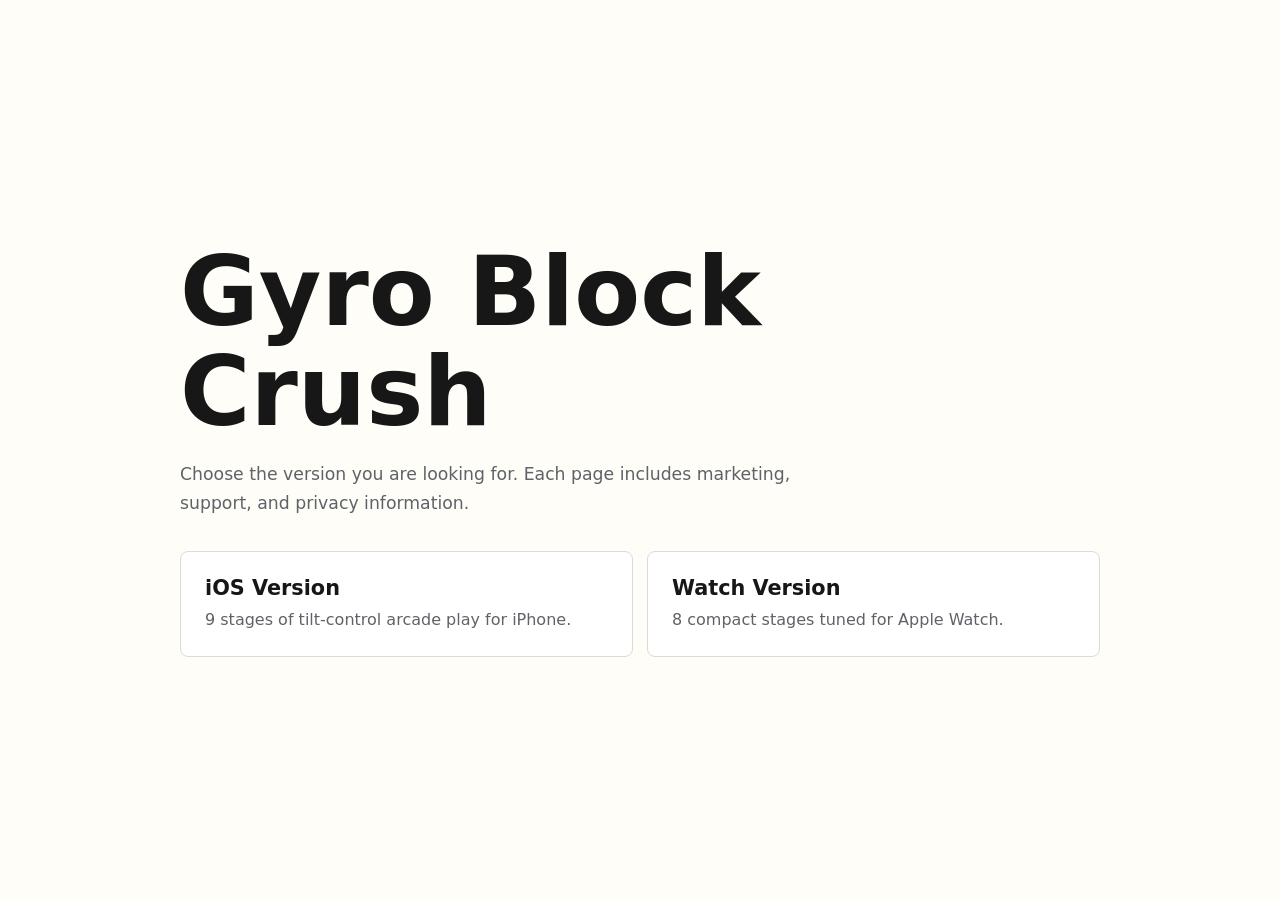
==== index.html @ 2ed298eb "Initial GitHub Pages site" ====
<!doctype html>
<html lang="en">
  <head>
    <meta charset="utf-8">
    <meta name="viewport" content="width=device-width, initial-scale=1">
    <meta name="description" content="Official pages for Gyro Block Crush and Gyro Block Crush Watch.">
    <title>Gyro Block Crush</title>
    <style>
      :root {
        color-scheme: light;
        font-family: Inter, ui-sans-serif, system-ui, -apple-system, BlinkMacSystemFont, "Segoe UI", sans-serif;
        --ink: #171717;
        --muted: #5f6368;
        --line: #dedbd2;
        --paper: #fffdf7;
        --surface: #ffffff;
        --accent: #08764b;
      }
      * { box-sizing: border-box; }
      body {
        margin: 0;
        min-height: 100svh;
        background: var(--paper);
        color: var(--ink);
        display: grid;
        place-items: center;
        padding: 32px 18px;
      }
      main {
        width: min(920px, 100%);
      }
      h1 {
        font-size: clamp(2.8rem, 8vw, 6rem);
        line-height: 1.04;
        margin: 0 0 18px;
      }
      p {
        color: var(--muted);
        font-size: 1.08rem;
        line-height: 1.65;
        max-width: 680px;
      }
      .links {
        display: grid;
        gap: 14px;
        grid-template-columns: repeat(2, minmax(0, 1fr));
        margin-top: 34px;
      }
      a {
        background: var(--surface);
        border: 1px solid var(--line);
        border-radius: 8px;
        color: inherit;
        display: block;
        padding: 24px;
        text-decoration: none;
      }
      a:hover {
        border-color: var(--accent);
      }
      strong {
        display: block;
        font-size: 1.3rem;
        margin-bottom: 8px;
      }
      span {
        color: var(--muted);
        line-height: 1.5;
      }
      @media (max-width: 680px) {
        .links { grid-template-columns: 1fr; }
      }
    </style>
  </head>
  <body>
    <main>
      <h1>Gyro Block Crush</h1>
      <p>Choose the version you are looking for. Each page includes marketing, support, and privacy information.</p>
      <section class="links" aria-label="Versions">
        <a href="ios/">
          <strong>iOS Version</strong>
          <span>9 stages of tilt-control arcade play for iPhone.</span>
        </a>
        <a href="watch/">
          <strong>Watch Version</strong>
          <span>8 compact stages tuned for Apple Watch.</span>
        </a>
      </section>
    </main>
  </body>
</html>
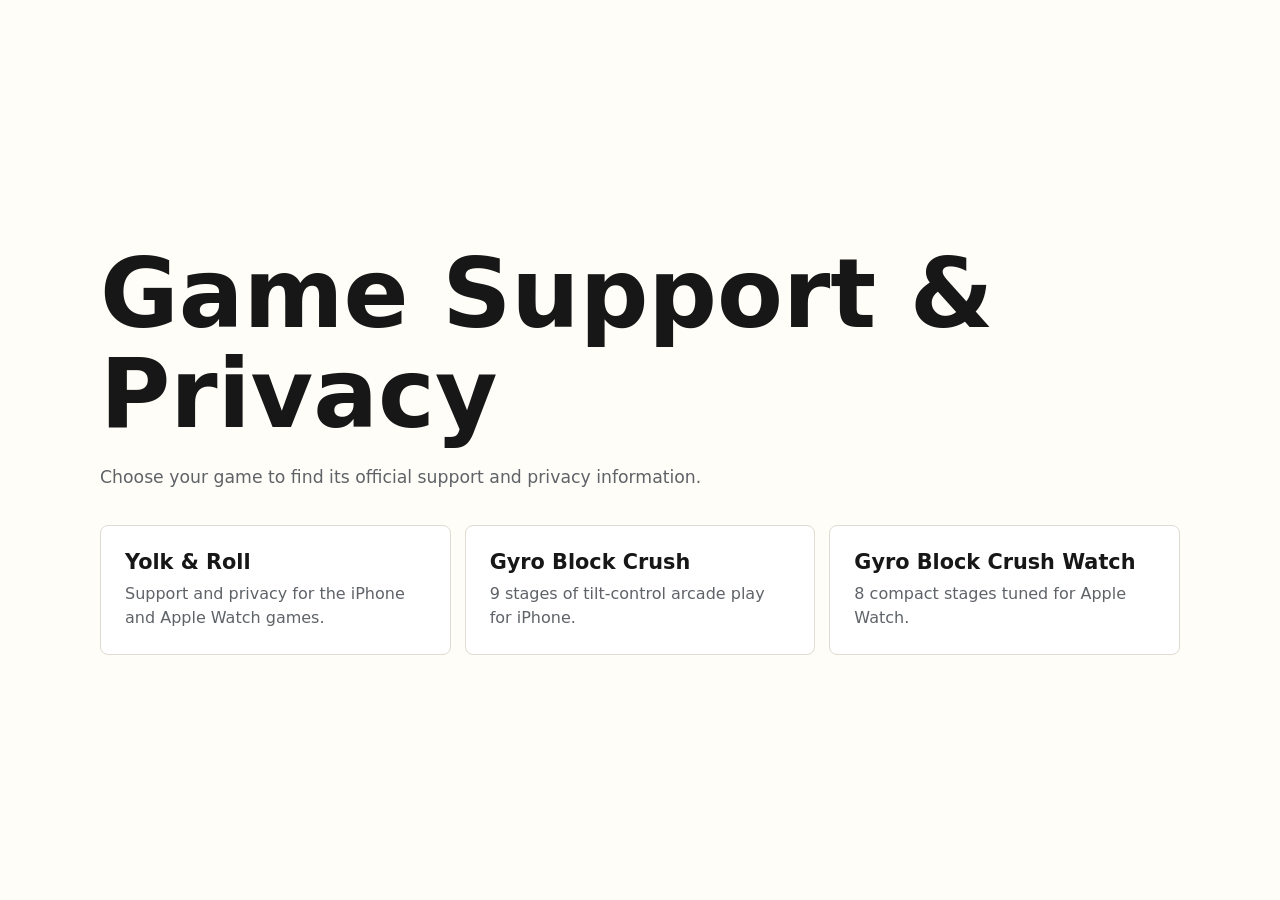
==== commit 043a6a05: "トップページにYolk & Rollの入口を追加" ====
--- a/index.html
+++ b/index.html
@@ -3,8 +3,8 @@
   <head>
     <meta charset="utf-8">
     <meta name="viewport" content="width=device-width, initial-scale=1">
-    <meta name="description" content="Official pages for Gyro Block Crush and Gyro Block Crush Watch.">
-    <title>Gyro Block Crush</title>
+    <meta name="description" content="Official support and privacy pages for Yolk &amp; Roll and Gyro Block Crush.">
+    <title>Game Support &amp; Privacy</title>
     <style>
       :root {
         color-scheme: light;
@@ -27,7 +27,7 @@
         padding: 32px 18px;
       }
       main {
-        width: min(920px, 100%);
+        width: min(1080px, 100%);
       }
       h1 {
         font-size: clamp(2.8rem, 8vw, 6rem);
@@ -43,7 +43,7 @@
       .links {
         display: grid;
         gap: 14px;
-        grid-template-columns: repeat(2, minmax(0, 1fr));
+        grid-template-columns: repeat(3, minmax(0, 1fr));
         margin-top: 34px;
       }
       a {
@@ -74,15 +74,19 @@
   </head>
   <body>
     <main>
-      <h1>Gyro Block Crush</h1>
-      <p>Choose the version you are looking for. Each page includes marketing, support, and privacy information.</p>
-      <section class="links" aria-label="Versions">
+      <h1>Game Support &amp; Privacy</h1>
+      <p>Choose your game to find its official support and privacy information.</p>
+      <section class="links" aria-label="Games and versions">
+        <a href="yolk-and-roll/support.html">
+          <strong>Yolk &amp; Roll</strong>
+          <span>Support and privacy for the iPhone and Apple Watch games.</span>
+        </a>
         <a href="ios/">
-          <strong>iOS Version</strong>
+          <strong>Gyro Block Crush</strong>
           <span>9 stages of tilt-control arcade play for iPhone.</span>
         </a>
         <a href="watch/">
-          <strong>Watch Version</strong>
+          <strong>Gyro Block Crush Watch</strong>
           <span>8 compact stages tuned for Apple Watch.</span>
         </a>
       </section>
